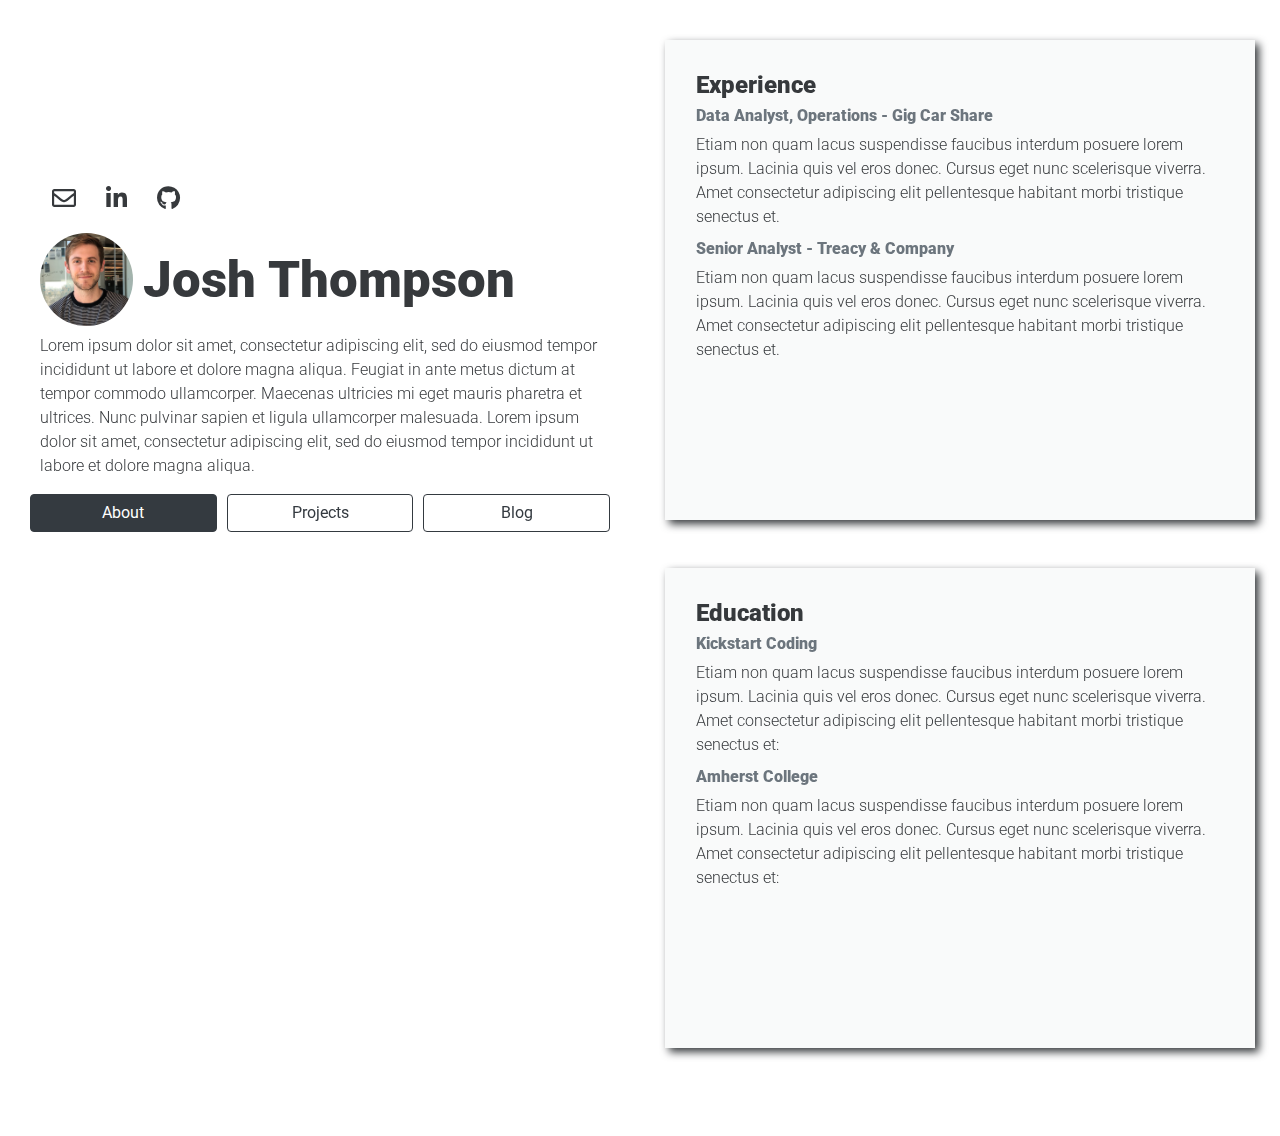
==== docs/index.html @ 249a48a3 "created gitignore" ====
<!DOCTYPE html>
<html lang="en">

<head>
    <meta charset="utf-8"/>
    <meta name="viewport" content="width=device-width, initial-scale=1"/>

    <title>
        Josh Thompson - About
    </title>

    <!-- bootstrap CSS -->
    <link rel="stylesheet" href="https://stackpath.bootstrapcdn.com/bootstrap/4.3.1/css/bootstrap.min.css" integrity="sha384-ggOyR0iXCbMQv3Xipma34MD+dH/1fQ784/j6cY/iJTQUOhcWr7x9JvoRxT2MZw1T" crossorigin="anonymous">

    <!-- fonts -->
    <link href="https://fonts.googleapis.com/css?family=Roboto:300,900&display=swap" rel="stylesheet">
    <link href="./fonts/fontawesome-free/css/all.min.css" rel="stylesheet">

    <!-- custom css -->
    <link href="./css/about.css" rel="stylesheet">

</head> 

<body>
    <div class="container-fluid">
        <div class="row">
            <!-- added align-self-center or my-auto -->
            <div class="left-block col-lg-6"> 
                <div class="row">
                    <div class="col">
                        <div class="icons">
                            <a href="mailto:hire.me.josh.p.thompson@gmail.com" target="_blank">
                                <i class="far fa-envelope"></i>
                            </a>
                            <a href="https://www.linkedin.com/in/joshuapthompson/" target="_blank">
                                <i class="fab fa-linkedin-in"></i>
                            </a>
                            <a href="https://github.com/josh-p-thompson" target="_blank">
                                <i class="fab fa-github"></i>
                            </a>
                        </div>
                    </div>
                </div>
                <div class="row no-gutters">
                    <div class="col-2 align-self-center">
                        <img class="headshot img-fluid rounded-circle mx-auto mb-2" src="./images/headshot.jpeg" >
                    </div>
                    <div class="col align-self-center">     
                        <h1 class='name-title'>
                            Josh Thompson
                        </h1>
                    </div>
                </div>
                <div class='row'>
                    <div class='col'>
                        <p>
                            Lorem ipsum dolor sit amet, consectetur adipiscing elit, sed do eiusmod tempor incididunt ut labore et dolore magna aliqua. Feugiat in ante metus dictum at tempor commodo ullamcorper. Maecenas ultricies mi eget mauris pharetra et ultrices. Nunc pulvinar sapien et ligula ullamcorper malesuada. Lorem ipsum dolor sit amet, consectetur adipiscing elit, sed do eiusmod tempor incididunt ut labore et dolore magna aliqua.
                        </p>                        
                    </div>
                </div>
                <div class="row">
                    <div class="button-padding col">
                        <a role="button" class="btn btn-outline-dark active btn-block" href="./index.html" >About</a>
                    </div>
                    <div class="button-padding col">
                        <a role="button" class="btn btn-outline-dark None btn-block" href="./projects.html" >Projects</a>
                    </div>
                    <div class="button-padding col">
                        <a role="button" class="btn btn-outline-dark None btn-block" href="./blog.html">Blog</a>
                    </div>
                </div>
            </div>
            <!-- added offset offset-md-6-->
            <div class="right-block col-lg-6 offset-lg-6">
                                <div class="row">
                    <div class="about-card card w-100">
                        <h4 class="card-title">
                            Experience
                        </h4>
                        <h6 class="card-subtitle mb-2 text-muted">
                            Data Analyst, Operations - Gig Car Share
                        </h6>
                        <p>
                            Etiam non quam lacus suspendisse faucibus interdum posuere lorem ipsum. Lacinia quis vel eros donec. Cursus eget nunc scelerisque viverra. Amet consectetur adipiscing elit pellentesque habitant morbi tristique senectus et.
                        </p>
                        <h6 class="card-subtitle mb-2 text-muted">
                            Senior Analyst - Treacy & Company
                        </h6>
                        <p>
                            Etiam non quam lacus suspendisse faucibus interdum posuere lorem ipsum. Lacinia quis vel eros donec. Cursus eget nunc scelerisque viverra. Amet consectetur adipiscing elit pellentesque habitant morbi tristique senectus et.
                        </p>
                    </div>
                </div>
                <div class="row">
                    <div class="about-card card w-100">
                        <h4 class="card-title">
                            Education
                        </h4>
                        <h6 class="card-subtitle mb-2 text-muted">
                            Kickstart Coding
                        </h6>
                        <p>
                            Etiam non quam lacus suspendisse faucibus interdum posuere lorem ipsum. Lacinia quis vel eros donec. Cursus eget nunc scelerisque viverra. Amet consectetur adipiscing elit pellentesque habitant morbi tristique senectus et: 
                        </p>
                        <h6 class="card-subtitle mb-2 text-muted">
                                Amherst College
                            </h6>
                        <p>
                            Etiam non quam lacus suspendisse faucibus interdum posuere lorem ipsum. Lacinia quis vel eros donec. Cursus eget nunc scelerisque viverra. Amet consectetur adipiscing elit pellentesque habitant morbi tristique senectus et: 
                        </p>

                    </div>
                </div>

            </div>
        </div>
    </div>
    <!-- Optional JavaScript -->
    <!-- jQuery first, then Popper.js, then Bootstrap JS -->
    <script src="https://code.jquery.com/jquery-3.3.1.slim.min.js" integrity="sha384-q8i/X+965DzO0rT7abK41JStQIAqVgRVzpbzo5smXKp4YfRvH+8abtTE1Pi6jizo" crossorigin="anonymous"></script>
    <script src="https://cdnjs.cloudflare.com/ajax/libs/popper.js/1.14.7/umd/popper.min.js" integrity="sha384-UO2eT0CpHqdSJQ6hJty5KVphtPhzWj9WO1clHTMGa3JDZwrnQq4sF86dIHNDz0W1" crossorigin="anonymous"></script>
    <script src="https://stackpath.bootstrapcdn.com/bootstrap/4.3.1/js/bootstrap.min.js" integrity="sha384-JjSmVgyd0p3pXB1rRibZUAYoIIy6OrQ6VrjIEaFf/nJGzIxFDsf4x0xIM+B07jRM" crossorigin="anonymous"></script>
</body>
</html>
---- docs/css/about.css ----
body {
    font-family: 'Roboto', sans-serif;; 
    font-weight: 300;
    color: #36393C;
}

h1, h2, h3, h4, h5, h6{
    font-family: 'Roboto', sans-serif;; 
    font-weight: 900;
    color: #36393C;
}

h1 {
    font-size: 290%;
}

.name-title {
    padding-left: 10px;
    font-size: 4vw;
}

.icons {
    margin-bottom: 10px;
}

.icons a {
    display: inline-block;
    height: 3rem;
    width: 3rem;
    background-color: #fff;
    color: #36393C;    
    border-radius: 100%;
    text-align: center;
    font-size: 1.5rem;
    line-height: 3rem;
    padding-bottom: 3rem; 
}

.icons a:hover {
    background-color: #36393C;   
    color: #fff;
}

.button-padding{
    padding-right:5px;
    padding-left:5px;
}

.left-block, .right-block {
    padding: 40px; 
    min-width: 300px;
}

.left-block {
    position: fixed; 
    top: 15%;
}

@media (max-width: 991.98px) {
    .left-block { 
        position: relative;
        top: 0;
        padding-bottom: 0px;
    }
    .name-title {
        font-size: 8vw;
    }
}

.card {
    min-height: 30rem; 
    background-color: #F9FAFA;
    padding: 30px; 
    margin-bottom: 3rem;
    border-radius: 0;
    border-color: transparent;
    filter: drop-shadow(4px 4px 4px #36393C)
}

@media (max-width: 575.98px) {
    .card {
        min-height: 20rem;
    }
}

.git-icon {
    text-align: right;
}

.git-icon a {
    color: #36393C;  
    font-size: 1.2rem;
}

.git-icon a:hover {
    color: #3456E5;
}

.project-card img {
    margin: auto;
    padding: 10px;
    filter: drop-shadow(0 0 0.25rem #36393C); 
}

.blog-card img {
    margin: auto;
    padding: 10px;
    /* filter: drop-shadow(0 0 0.25rem #36393C);  */
}

.btn .fa {
    transition: .3s transform ease-in-out;
}

.btn:not(.collapsed)  span{display:none}
.btn.collapsed b {display:none}
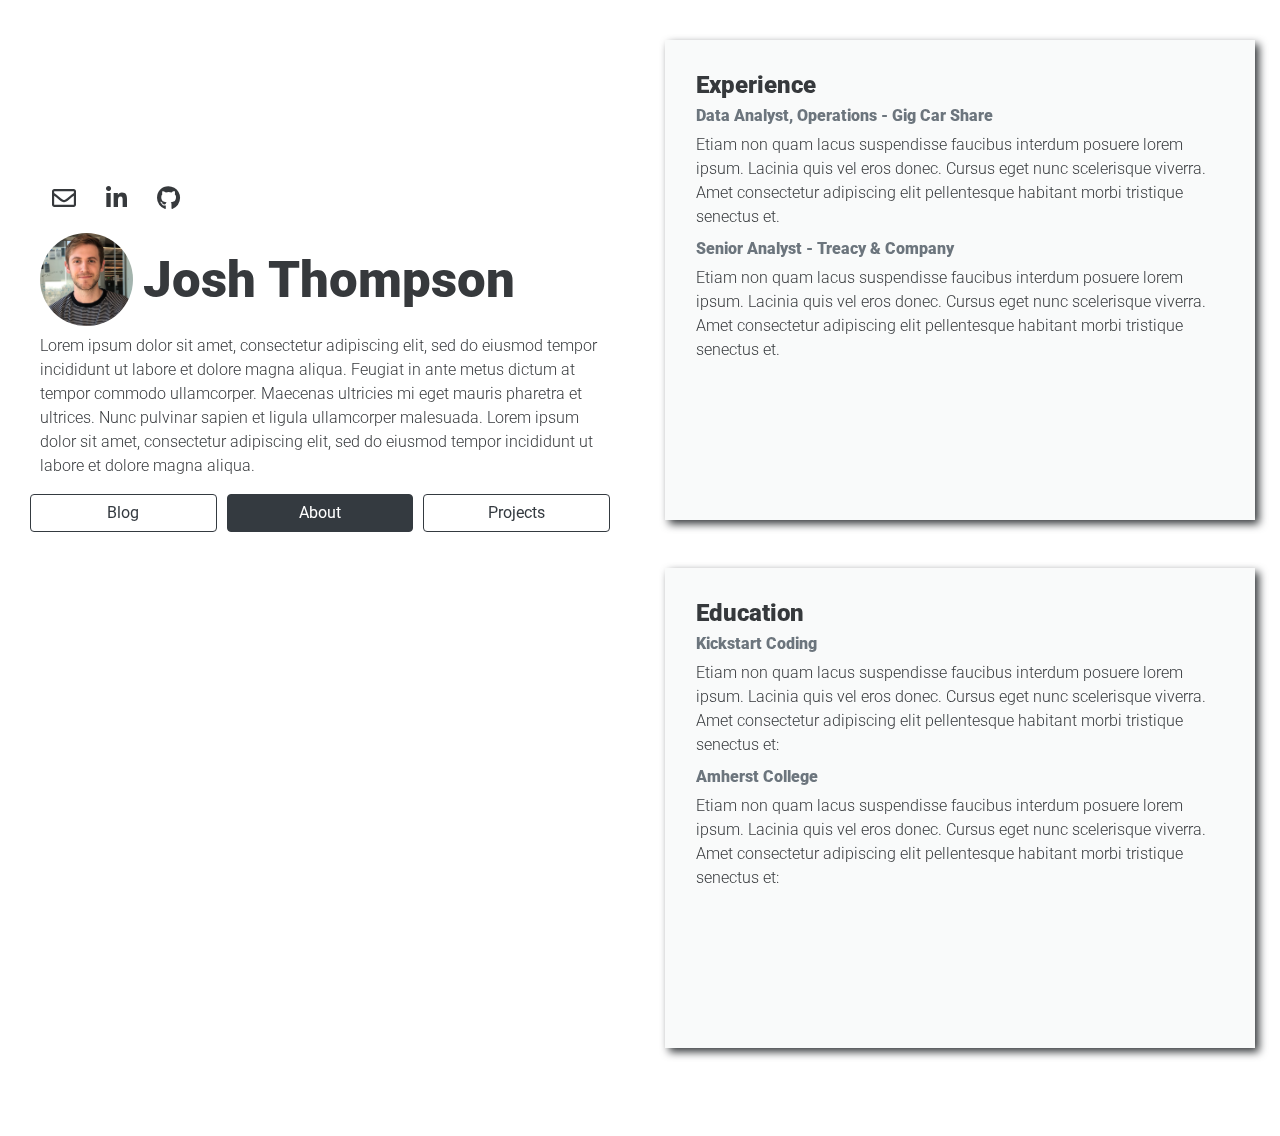
==== commit f4838430: "added navigation bar template" ====
--- a/docs/index.html
+++ b/docs/index.html
@@ -59,15 +59,19 @@
                     </div>
                 </div>
                 <div class="row">
+                    
                     <div class="button-padding col">
-                        <a role="button" class="btn btn-outline-dark active btn-block" href="./index.html" >About</a>
+                        <a role="button" class="btn btn-outline-dark '' btn-block" href="blog.html" >Blog</a>
                     </div>
+                    
                     <div class="button-padding col">
-                        <a role="button" class="btn btn-outline-dark None btn-block" href="./projects.html" >Projects</a>
+                        <a role="button" class="btn btn-outline-dark active btn-block" href="index.html" >About</a>
                     </div>
+                    
                     <div class="button-padding col">
-                        <a role="button" class="btn btn-outline-dark None btn-block" href="./blog.html">Blog</a>
+                        <a role="button" class="btn btn-outline-dark '' btn-block" href="projects.html" >Projects</a>
                     </div>
+                    
                 </div>
             </div>
             <!-- added offset offset-md-6-->
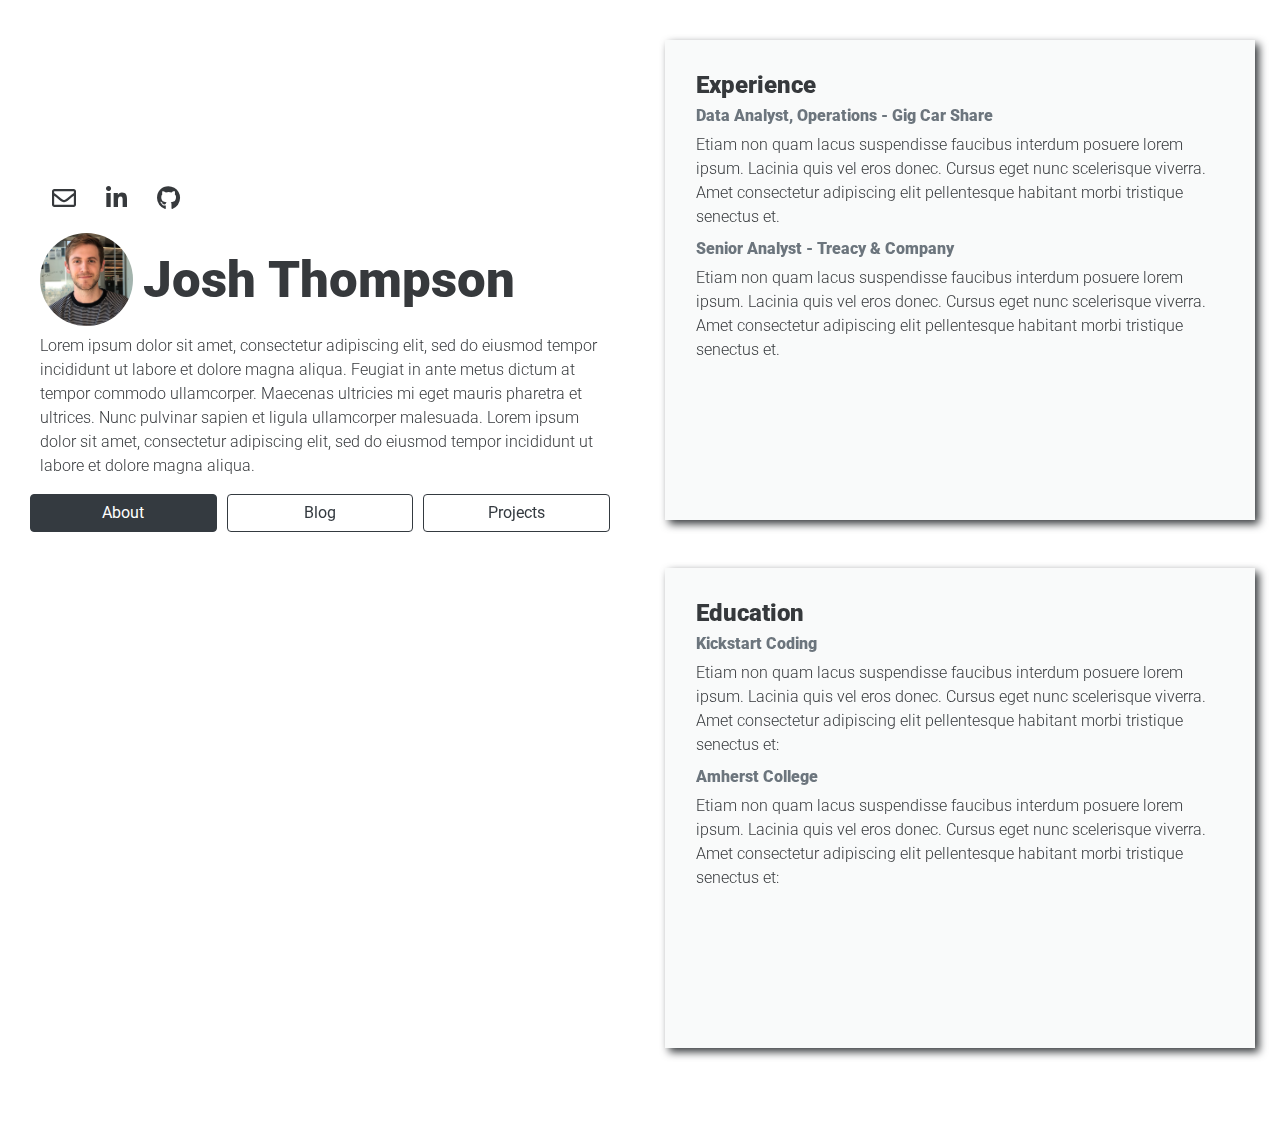
==== commit 3f9f5e8e: "sorted navigation links alphabetically" ====
--- a/docs/index.html
+++ b/docs/index.html
@@ -61,11 +61,11 @@
                 <div class="row">
                     
                     <div class="button-padding col">
-                        <a role="button" class="btn btn-outline-dark '' btn-block" href="blog.html" >Blog</a>
+                        <a role="button" class="btn btn-outline-dark active btn-block" href="index.html" >About</a>
                     </div>
                     
                     <div class="button-padding col">
-                        <a role="button" class="btn btn-outline-dark active btn-block" href="index.html" >About</a>
+                        <a role="button" class="btn btn-outline-dark '' btn-block" href="blog.html" >Blog</a>
                     </div>
                     
                     <div class="button-padding col">
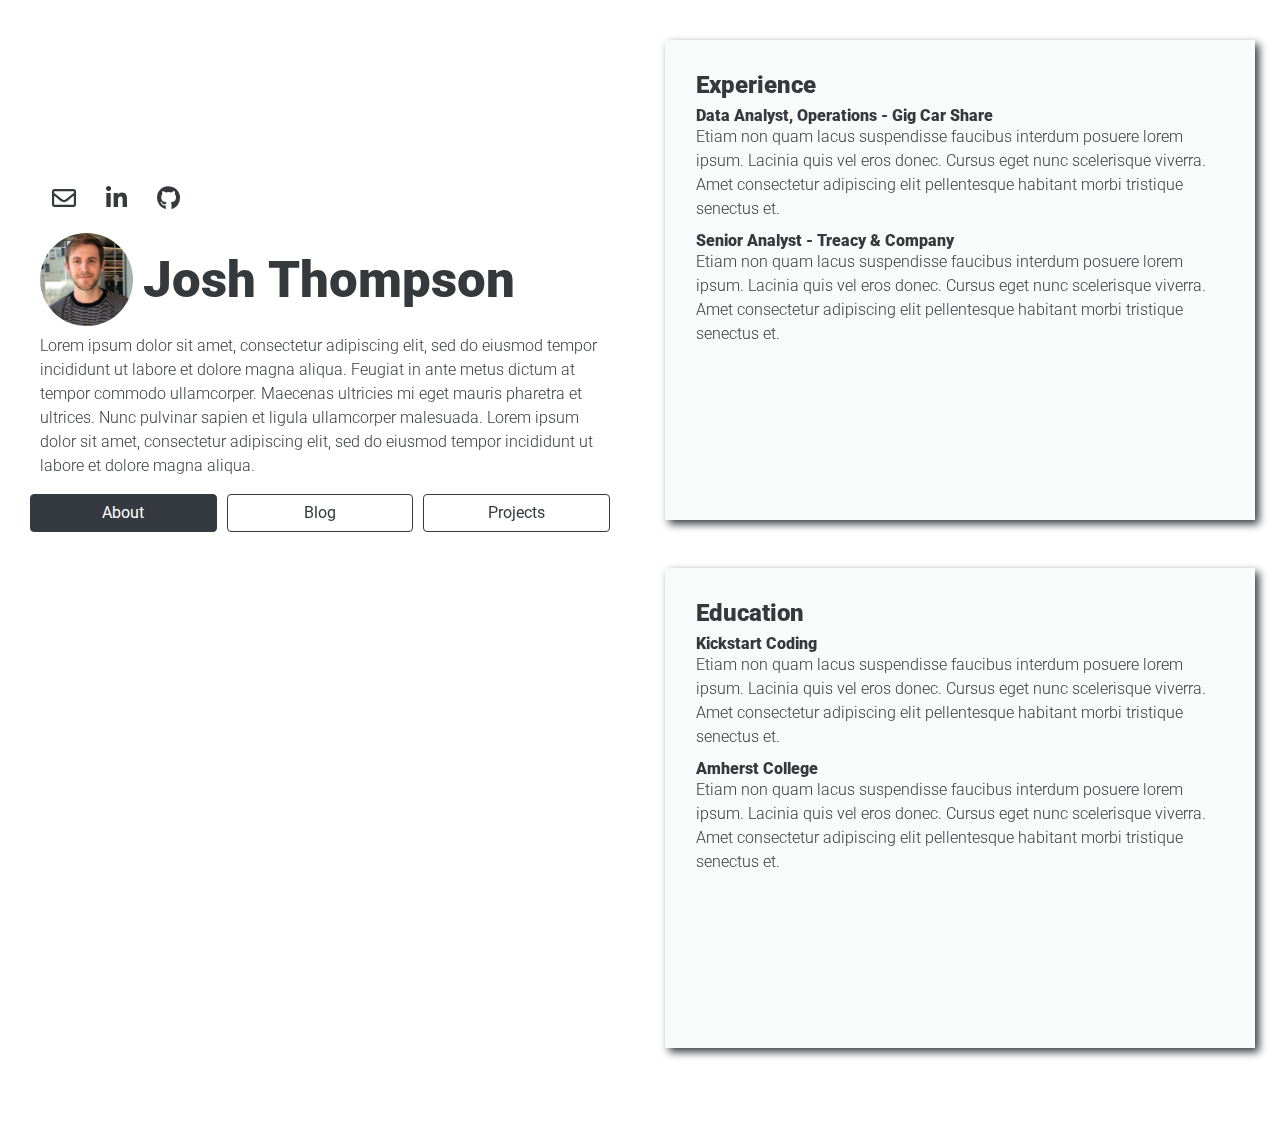
==== commit fccdb2a8: "last commit before I mess everything up" ====
--- a/docs/index.html
+++ b/docs/index.html
@@ -78,41 +78,56 @@
             <div class="right-block col-lg-6 offset-lg-6">
                                 <div class="row">
                     <div class="about-card card w-100">
-                        <h4 class="card-title">
-                            Experience
-                        </h4>
-                        <h6 class="card-subtitle mb-2 text-muted">
-                            Data Analyst, Operations - Gig Car Share
-                        </h6>
-                        <p>
-                            Etiam non quam lacus suspendisse faucibus interdum posuere lorem ipsum. Lacinia quis vel eros donec. Cursus eget nunc scelerisque viverra. Amet consectetur adipiscing elit pellentesque habitant morbi tristique senectus et.
-                        </p>
-                        <h6 class="card-subtitle mb-2 text-muted">
-                            Senior Analyst - Treacy & Company
-                        </h6>
-                        <p>
-                            Etiam non quam lacus suspendisse faucibus interdum posuere lorem ipsum. Lacinia quis vel eros donec. Cursus eget nunc scelerisque viverra. Amet consectetur adipiscing elit pellentesque habitant morbi tristique senectus et.
-                        </p>
+                        <div class='row'>
+                            <div class='col'>
+                                <h4 class="card-title">
+                                    Experience
+                                </h4>
+                                <h6 class='card-subtitle'>
+                                    Data Analyst, Operations - Gig Car Share
+                                </h6>
+                                <p>
+                                    Etiam non quam lacus suspendisse faucibus interdum posuere lorem ipsum. Lacinia quis vel eros donec. Cursus eget nunc scelerisque viverra. Amet consectetur adipiscing elit pellentesque habitant morbi tristique senectus et.
+                                </p>
+                            </div>
+                        </div>
+                        <div class='row'>
+                            <div class='col'>
+                                <h6 class="card-subtitle">
+                                    Senior Analyst - Treacy & Company
+                                </h6>
+                                <p>
+                                    Etiam non quam lacus suspendisse faucibus interdum posuere lorem ipsum. Lacinia quis vel eros donec. Cursus eget nunc scelerisque viverra. Amet consectetur adipiscing elit pellentesque habitant morbi tristique senectus et.
+                                </p>
+                            </div>
+                        </div>
                     </div>
                 </div>
                 <div class="row">
                     <div class="about-card card w-100">
-                        <h4 class="card-title">
-                            Education
-                        </h4>
-                        <h6 class="card-subtitle mb-2 text-muted">
-                            Kickstart Coding
-                        </h6>
-                        <p>
-                            Etiam non quam lacus suspendisse faucibus interdum posuere lorem ipsum. Lacinia quis vel eros donec. Cursus eget nunc scelerisque viverra. Amet consectetur adipiscing elit pellentesque habitant morbi tristique senectus et: 
-                        </p>
-                        <h6 class="card-subtitle mb-2 text-muted">
-                                Amherst College
-                            </h6>
-                        <p>
-                            Etiam non quam lacus suspendisse faucibus interdum posuere lorem ipsum. Lacinia quis vel eros donec. Cursus eget nunc scelerisque viverra. Amet consectetur adipiscing elit pellentesque habitant morbi tristique senectus et: 
-                        </p>
-
+                        <div class='row'>
+                            <div class='col'>
+                                <h4 class="card-title">
+                                    Education
+                                </h4>
+                                <h6 class='card-subtitle'>
+                                    Kickstart Coding
+                                </h6>
+                                <p>
+                                    Etiam non quam lacus suspendisse faucibus interdum posuere lorem ipsum. Lacinia quis vel eros donec. Cursus eget nunc scelerisque viverra. Amet consectetur adipiscing elit pellentesque habitant morbi tristique senectus et.
+                                </p>
+                            </div>
+                        </div>
+                        <div class='row'>
+                            <div class='col'>
+                                <h6 class="card-subtitle">
+                                    Amherst College
+                                </h6>
+                                <p>
+                                    Etiam non quam lacus suspendisse faucibus interdum posuere lorem ipsum. Lacinia quis vel eros donec. Cursus eget nunc scelerisque viverra. Amet consectetur adipiscing elit pellentesque habitant morbi tristique senectus et.
+                                </p>
+                            </div>
+                        </div>
                     </div>
                 </div>
 
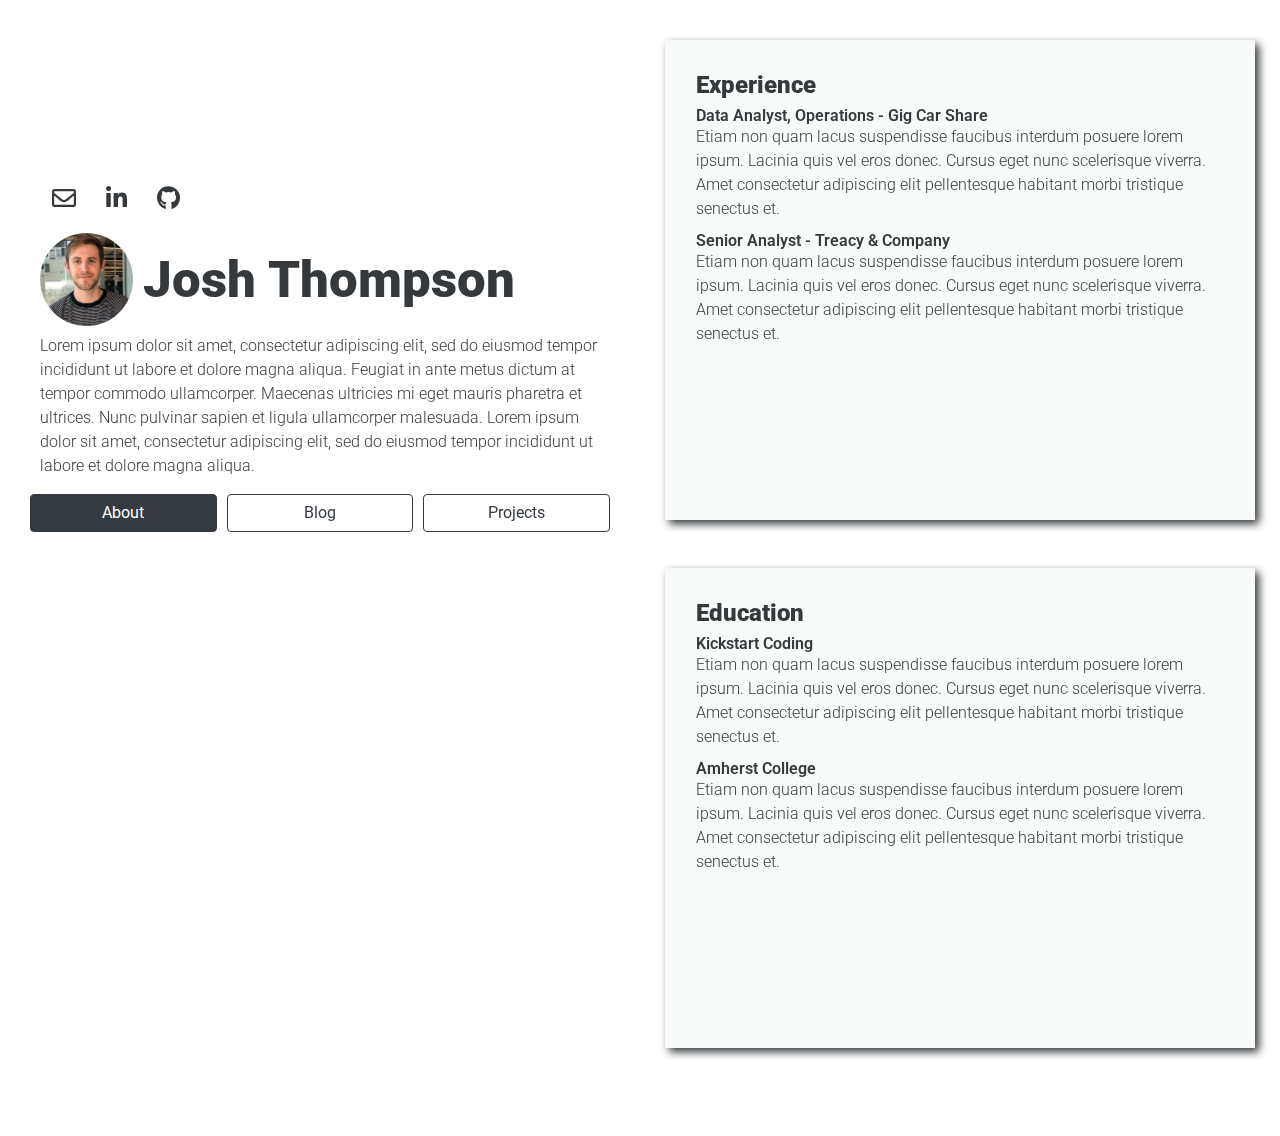
==== commit ded63f65: "templated content cards" ====
--- a/docs/index.html
+++ b/docs/index.html
@@ -76,61 +76,53 @@
             </div>
             <!-- added offset offset-md-6-->
             <div class="right-block col-lg-6 offset-lg-6">
-                                <div class="row">
-                    <div class="about-card card w-100">
+                
+                <div class ='row'>
+                    <div class = 'about-card card w-100'>
                         <div class='row'>
                             <div class='col'>
-                                <h4 class="card-title">
-                                    Experience
-                                </h4>
-                                <h6 class='card-subtitle'>
-                                    Data Analyst, Operations - Gig Car Share
-                                </h6>
-                                <p>
-                                    Etiam non quam lacus suspendisse faucibus interdum posuere lorem ipsum. Lacinia quis vel eros donec. Cursus eget nunc scelerisque viverra. Amet consectetur adipiscing elit pellentesque habitant morbi tristique senectus et.
-                                </p>
+                                <h4 class="card-title">Experience</h4>
+<h6 class="card-subtitle">Data Analyst, Operations - Gig Car Share</h6>
+<p>Etiam non quam lacus suspendisse faucibus interdum posuere lorem ipsum. Lacinia quis vel eros donec. Cursus eget nunc scelerisque viverra. Amet consectetur adipiscing elit pellentesque habitant morbi tristique senectus et.</p>
+<!-- dashes separate top row from bottom row -->
+
+
                             </div>
+                            
                         </div>
                         <div class='row'>
                             <div class='col'>
-                                <h6 class="card-subtitle">
-                                    Senior Analyst - Treacy & Company
-                                </h6>
-                                <p>
-                                    Etiam non quam lacus suspendisse faucibus interdum posuere lorem ipsum. Lacinia quis vel eros donec. Cursus eget nunc scelerisque viverra. Amet consectetur adipiscing elit pellentesque habitant morbi tristique senectus et.
-                                </p>
+                                
+<h6 class="card-subtitle">Senior Analyst - Treacy &amp; Company</h6>
+<p>Etiam non quam lacus suspendisse faucibus interdum posuere lorem ipsum. Lacinia quis vel eros donec. Cursus eget nunc scelerisque viverra. Amet consectetur adipiscing elit pellentesque habitant morbi tristique senectus et.</p>
                             </div>
                         </div>
                     </div>
                 </div>
-                <div class="row">
-                    <div class="about-card card w-100">
+                
+                <div class ='row'>
+                    <div class = 'about-card card w-100'>
                         <div class='row'>
                             <div class='col'>
-                                <h4 class="card-title">
-                                    Education
-                                </h4>
-                                <h6 class='card-subtitle'>
-                                    Kickstart Coding
-                                </h6>
-                                <p>
-                                    Etiam non quam lacus suspendisse faucibus interdum posuere lorem ipsum. Lacinia quis vel eros donec. Cursus eget nunc scelerisque viverra. Amet consectetur adipiscing elit pellentesque habitant morbi tristique senectus et.
-                                </p>
+                                <h4 class="card-title">Education</h4>
+<h6 class="card-subtitle">Kickstart Coding</h6>
+<p>Etiam non quam lacus suspendisse faucibus interdum posuere lorem ipsum. Lacinia quis vel eros donec. Cursus eget nunc scelerisque viverra. Amet consectetur adipiscing elit pellentesque habitant morbi tristique senectus et.</p>
+<!-- dashes separate top row from bottom row -->
+
+
                             </div>
+                            
                         </div>
                         <div class='row'>
                             <div class='col'>
-                                <h6 class="card-subtitle">
-                                    Amherst College
-                                </h6>
-                                <p>
-                                    Etiam non quam lacus suspendisse faucibus interdum posuere lorem ipsum. Lacinia quis vel eros donec. Cursus eget nunc scelerisque viverra. Amet consectetur adipiscing elit pellentesque habitant morbi tristique senectus et.
-                                </p>
+                                
+<h6 class="card-subtitle">Amherst College</h6>
+<p>Etiam non quam lacus suspendisse faucibus interdum posuere lorem ipsum. Lacinia quis vel eros donec. Cursus eget nunc scelerisque viverra. Amet consectetur adipiscing elit pellentesque habitant morbi tristique senectus et.</p>
                             </div>
                         </div>
                     </div>
                 </div>
-
+                
             </div>
         </div>
     </div>
--- a/docs/css/about.css
+++ b/docs/css/about.css
@@ -1,5 +1,5 @@
 body {
-    font-family: 'Roboto', sans-serif;; 
+    font-family: 'Roboto', sans-serif;;
     font-weight: 300;
     color: #36393C;
 }
@@ -12,6 +12,10 @@
 
 h1 {
     font-size: 290%;
+}
+
+h6 {
+    font-weight: 600;
 }
 
 .name-title {
@@ -96,9 +100,9 @@
     color: #3456E5;
 }
 
-.project-card img {
+.projects-card img {
     margin: auto;
-    padding: 10px;
+    padding-top: 40px;
     filter: drop-shadow(0 0 0.25rem #36393C); 
 }
 
